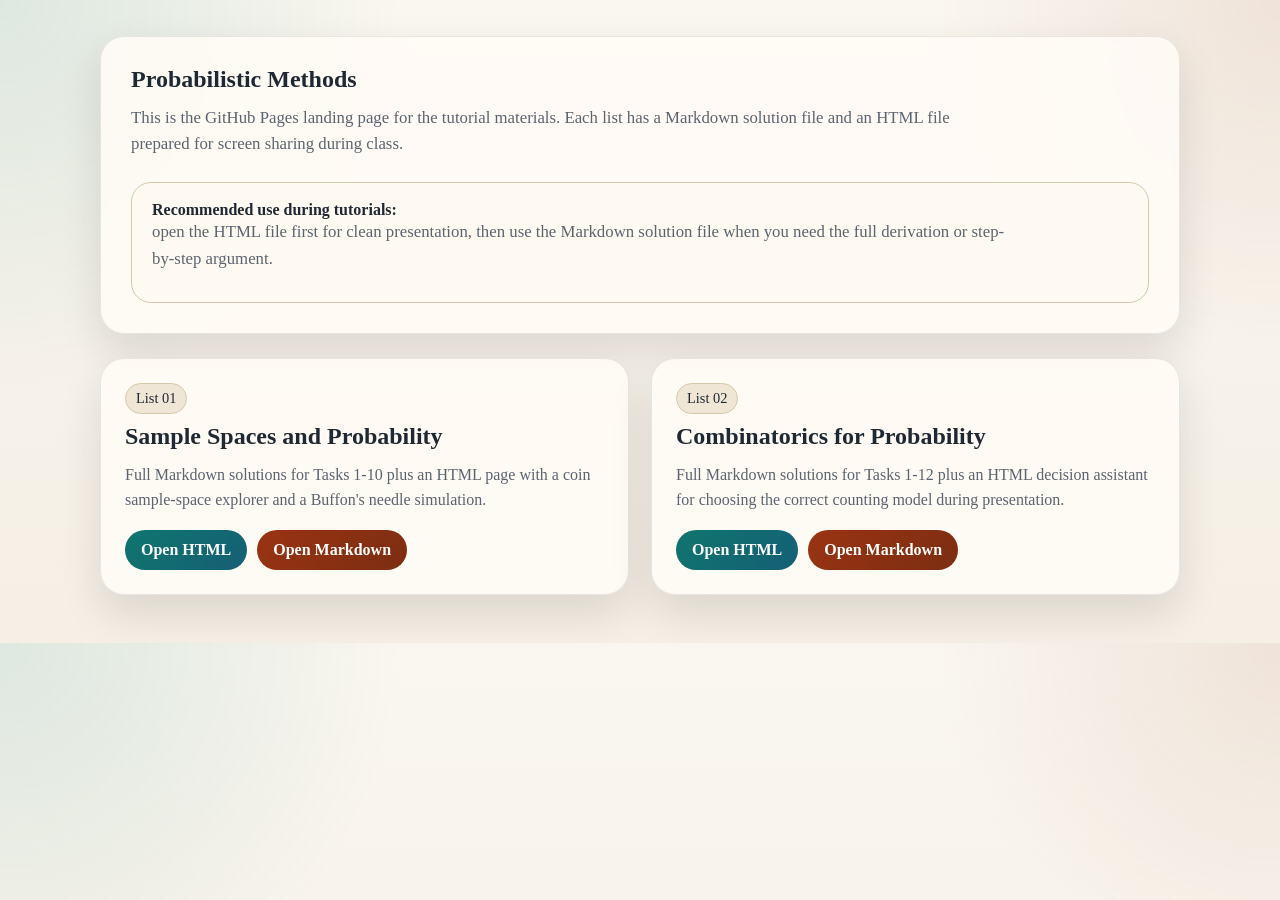
==== index.html @ d681cd6e "feat: Add a new GitHub Pages landing page with navigation links to existing content and create a .no" ====
<!DOCTYPE html>
<html lang="en">
<head>
  <meta charset="UTF-8">
  <meta name="viewport" content="width=device-width, initial-scale=1.0">
  <title>Probabilistic Methods - Presentation Hub</title>
  <style>
    :root {
      --bg: #f5efe5;
      --panel: rgba(255, 251, 245, 0.9);
      --ink: #1f2933;
      --muted: #5b6470;
      --accent: #0f766e;
      --accent-2: #9a3412;
      --line: #d7c7aa;
      --shadow: 0 18px 42px rgba(32, 28, 21, 0.12);
    }

    * {
      box-sizing: border-box;
    }

    body {
      margin: 0;
      font-family: Georgia, "Times New Roman", serif;
      color: var(--ink);
      background:
        radial-gradient(circle at top left, rgba(15, 118, 110, 0.12), transparent 28%),
        radial-gradient(circle at top right, rgba(154, 52, 18, 0.10), transparent 24%),
        linear-gradient(180deg, #faf7f0 0%, var(--bg) 100%);
    }

    main {
      max-width: 1120px;
      margin: 0 auto;
      padding: 36px 20px 48px;
    }

    .hero,
    .card {
      background: var(--panel);
      border: 1px solid rgba(31, 41, 51, 0.10);
      border-radius: 24px;
      box-shadow: var(--shadow);
      backdrop-filter: blur(8px);
    }

    .hero {
      padding: 30px;
    }

    h1,
    h2 {
      margin: 0 0 12px;
      line-height: 1.08;
    }

    p {
      margin: 0 0 12px;
      line-height: 1.58;
    }

    .hero p {
      max-width: 860px;
      color: var(--muted);
      font-size: 1.05rem;
    }

    .grid {
      display: grid;
      grid-template-columns: repeat(2, minmax(0, 1fr));
      gap: 22px;
      margin-top: 24px;
    }

    .card {
      padding: 24px;
    }

    .eyebrow {
      display: inline-block;
      margin-bottom: 10px;
      padding: 6px 10px;
      border-radius: 999px;
      background: #efe6d6;
      border: 1px solid var(--line);
      font-size: 0.9rem;
    }

    .muted {
      color: var(--muted);
    }

    .links {
      display: flex;
      flex-wrap: wrap;
      gap: 10px;
      margin-top: 18px;
    }

    a.button {
      display: inline-block;
      text-decoration: none;
      color: #fff;
      background: linear-gradient(135deg, var(--accent), #155e75);
      padding: 11px 16px;
      border-radius: 999px;
      font-weight: 700;
    }

    a.button.secondary {
      background: linear-gradient(135deg, var(--accent-2), #7c2d12);
    }

    .tip {
      margin-top: 24px;
      padding: 18px 20px;
      border-radius: 20px;
      background: #fffaf1;
      border: 1px solid var(--line);
    }

    @media (max-width: 900px) {
      .grid {
        grid-template-columns: 1fr;
      }
    }
  </style>
</head>
<body>
  <main>
    <section class="hero">
      <h1>Probabilistic Methods</h1>
      <p>
        This is the GitHub Pages landing page for the tutorial materials. Each list has a
        Markdown solution file and an HTML file prepared for screen sharing during class.
      </p>
      <div class="tip">
        <strong>Recommended use during tutorials:</strong>
        <p class="muted">
          open the HTML file first for clean presentation, then use the Markdown solution file
          when you need the full derivation or step-by-step argument.
        </p>
      </div>
    </section>

    <section class="grid">
      <article class="card">
        <span class="eyebrow">List 01</span>
        <h2>Sample Spaces and Probability</h2>
        <p class="muted">
          Full Markdown solutions for Tasks 1-10 plus an HTML page with a coin sample-space
          explorer and a Buffon's needle simulation.
        </p>
        <div class="links">
          <a class="button" href="probabilistic-methods-list-01/list-01-visualizations.html">Open HTML</a>
          <a class="button secondary" href="probabilistic-methods-list-01/list-01-solutions.md">Open Markdown</a>
        </div>
      </article>

      <article class="card">
        <span class="eyebrow">List 02</span>
        <h2>Combinatorics for Probability</h2>
        <p class="muted">
          Full Markdown solutions for Tasks 1-12 plus an HTML decision assistant for choosing
          the correct counting model during presentation.
        </p>
        <div class="links">
          <a class="button" href="probabilistic-methods-list-02/list-02-model-explorer.html">Open HTML</a>
          <a class="button secondary" href="probabilistic-methods-list-02/list-02-solutions.md">Open Markdown</a>
        </div>
      </article>
    </section>
  </main>
</body>
</html>
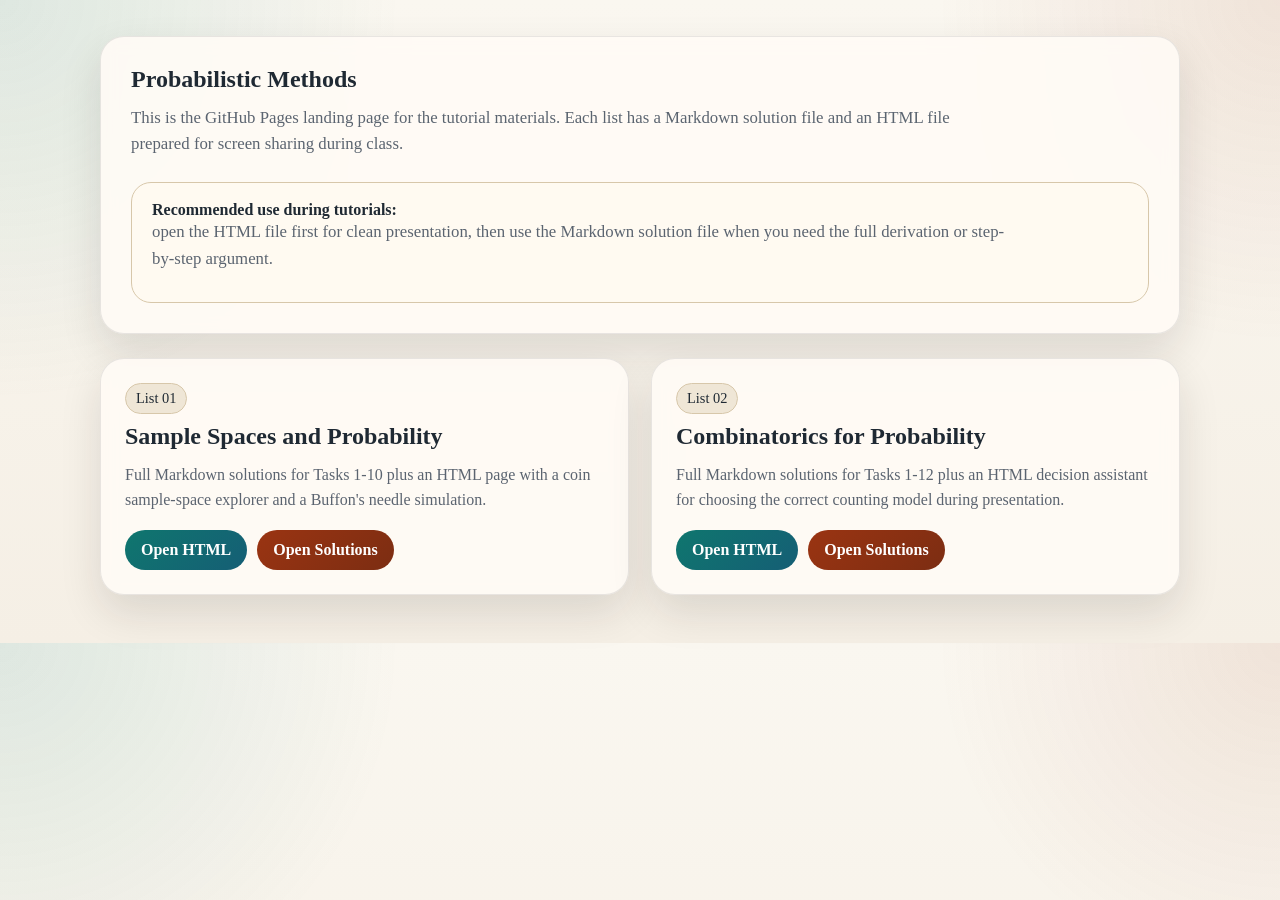
==== commit 091f65d7: "feat: Implement dynamic Markdown solution pages with styling and MathJax support, and update index l" ====
--- a/index.html
+++ b/index.html
@@ -154,7 +154,7 @@
         </p>
         <div class="links">
           <a class="button" href="probabilistic-methods-list-01/list-01-visualizations.html">Open HTML</a>
-          <a class="button secondary" href="probabilistic-methods-list-01/list-01-solutions.md">Open Markdown</a>
+          <a class="button secondary" href="probabilistic-methods-list-01/list-01-solutions.html">Open Solutions</a>
         </div>
       </article>
 
@@ -167,7 +167,7 @@
         </p>
         <div class="links">
           <a class="button" href="probabilistic-methods-list-02/list-02-model-explorer.html">Open HTML</a>
-          <a class="button secondary" href="probabilistic-methods-list-02/list-02-solutions.md">Open Markdown</a>
+          <a class="button secondary" href="probabilistic-methods-list-02/list-02-solutions.html">Open Solutions</a>
         </div>
       </article>
     </section>
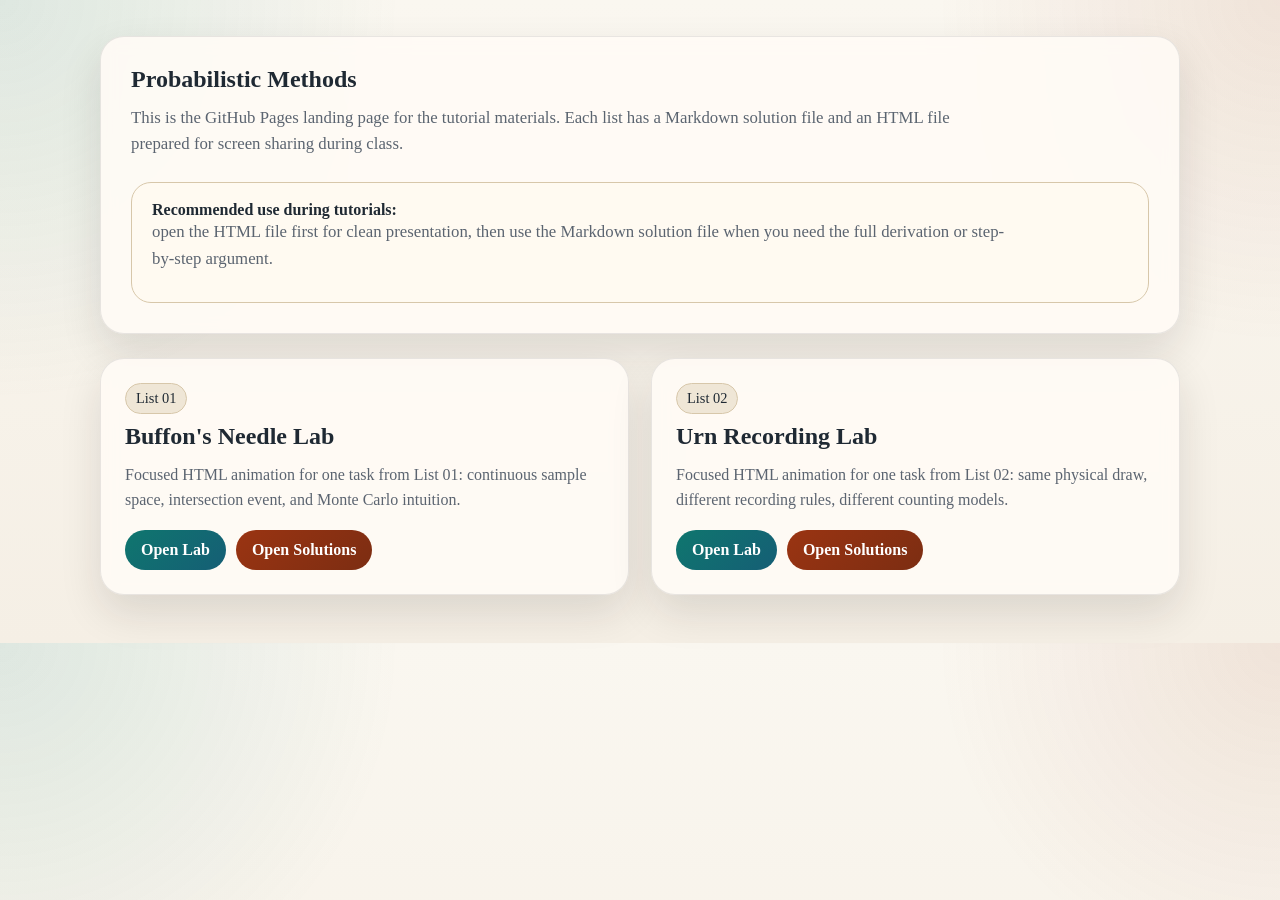
==== commit 91423bbc: "refactor: Focus page content on Buffon's Needle Lab by removing the coin toss visualization and guid" ====
--- a/index.html
+++ b/index.html
@@ -147,26 +147,26 @@
     <section class="grid">
       <article class="card">
         <span class="eyebrow">List 01</span>
-        <h2>Sample Spaces and Probability</h2>
+        <h2>Buffon's Needle Lab</h2>
         <p class="muted">
-          Full Markdown solutions for Tasks 1-10 plus an HTML page with a coin sample-space
-          explorer and a Buffon's needle simulation.
+          Focused HTML animation for one task from List 01: continuous sample space,
+          intersection event, and Monte Carlo intuition.
         </p>
         <div class="links">
-          <a class="button" href="probabilistic-methods-list-01/list-01-visualizations.html">Open HTML</a>
+          <a class="button" href="probabilistic-methods-list-01/list-01-visualizations.html">Open Lab</a>
           <a class="button secondary" href="probabilistic-methods-list-01/list-01-solutions.html">Open Solutions</a>
         </div>
       </article>
 
       <article class="card">
         <span class="eyebrow">List 02</span>
-        <h2>Combinatorics for Probability</h2>
+        <h2>Urn Recording Lab</h2>
         <p class="muted">
-          Full Markdown solutions for Tasks 1-12 plus an HTML decision assistant for choosing
-          the correct counting model during presentation.
+          Focused HTML animation for one task from List 02: same physical draw, different
+          recording rules, different counting models.
         </p>
         <div class="links">
-          <a class="button" href="probabilistic-methods-list-02/list-02-model-explorer.html">Open HTML</a>
+          <a class="button" href="probabilistic-methods-list-02/list-02-model-explorer.html">Open Lab</a>
           <a class="button secondary" href="probabilistic-methods-list-02/list-02-solutions.html">Open Solutions</a>
         </div>
       </article>
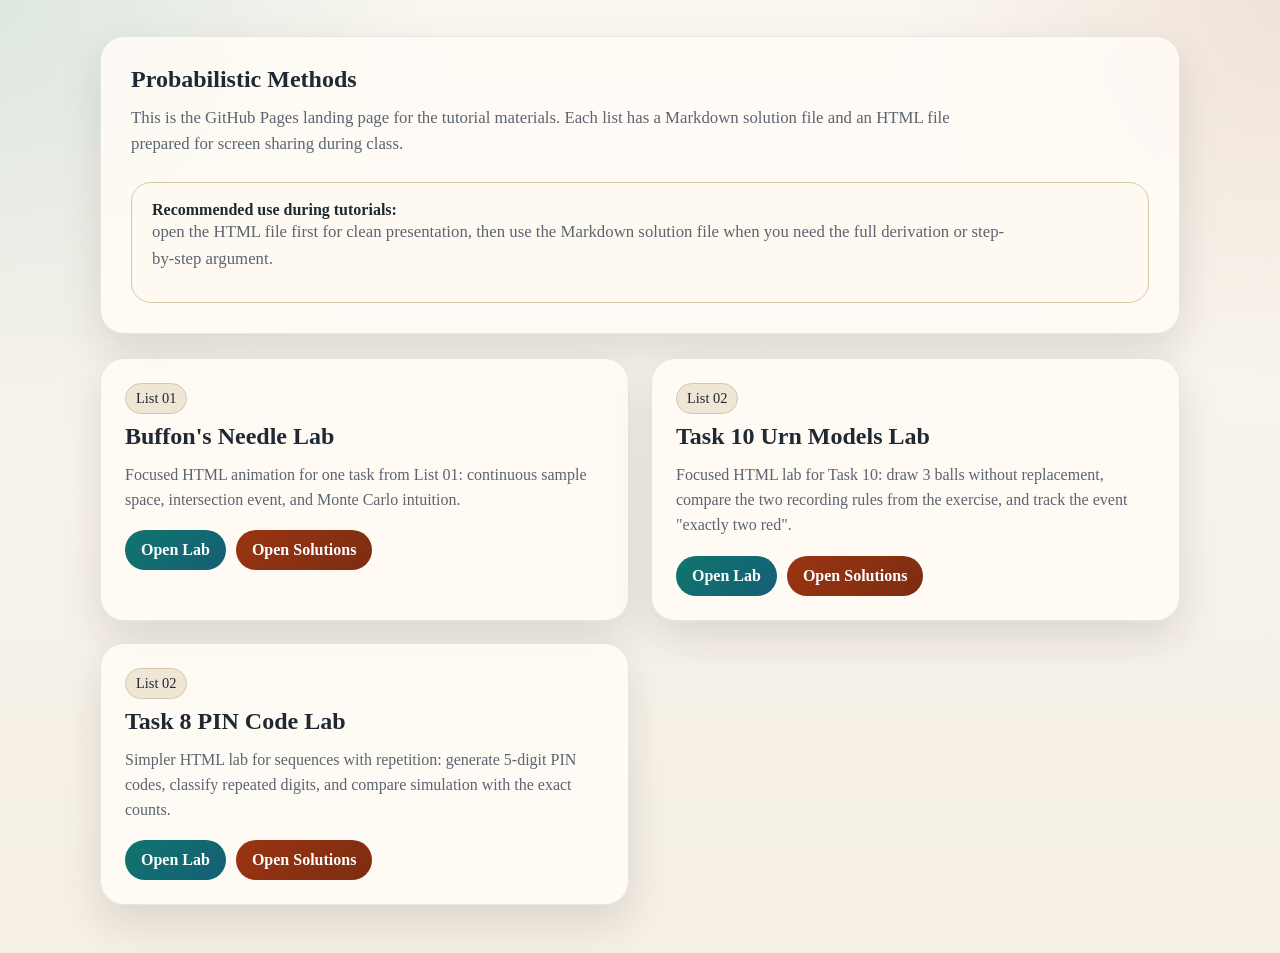
==== commit 70193655: "feat: Add a new PIN Code Lab for Task 8 and update the index page to link to it and clarify the Urn " ====
--- a/index.html
+++ b/index.html
@@ -160,13 +160,26 @@
 
       <article class="card">
         <span class="eyebrow">List 02</span>
-        <h2>Urn Recording Lab</h2>
+        <h2>Task 10 Urn Models Lab</h2>
         <p class="muted">
-          Focused HTML animation for one task from List 02: same physical draw, different
-          recording rules, different counting models.
+          Focused HTML lab for Task 10: draw 3 balls without replacement, compare the two
+          recording rules from the exercise, and track the event "exactly two red".
         </p>
         <div class="links">
           <a class="button" href="probabilistic-methods-list-02/list-02-model-explorer.html">Open Lab</a>
+          <a class="button secondary" href="probabilistic-methods-list-02/list-02-solutions.html">Open Solutions</a>
+        </div>
+      </article>
+
+      <article class="card">
+        <span class="eyebrow">List 02</span>
+        <h2>Task 8 PIN Code Lab</h2>
+        <p class="muted">
+          Simpler HTML lab for sequences with repetition: generate 5-digit PIN codes,
+          classify repeated digits, and compare simulation with the exact counts.
+        </p>
+        <div class="links">
+          <a class="button" href="probabilistic-methods-list-02/list-02-pin-lab.html">Open Lab</a>
           <a class="button secondary" href="probabilistic-methods-list-02/list-02-solutions.html">Open Solutions</a>
         </div>
       </article>
